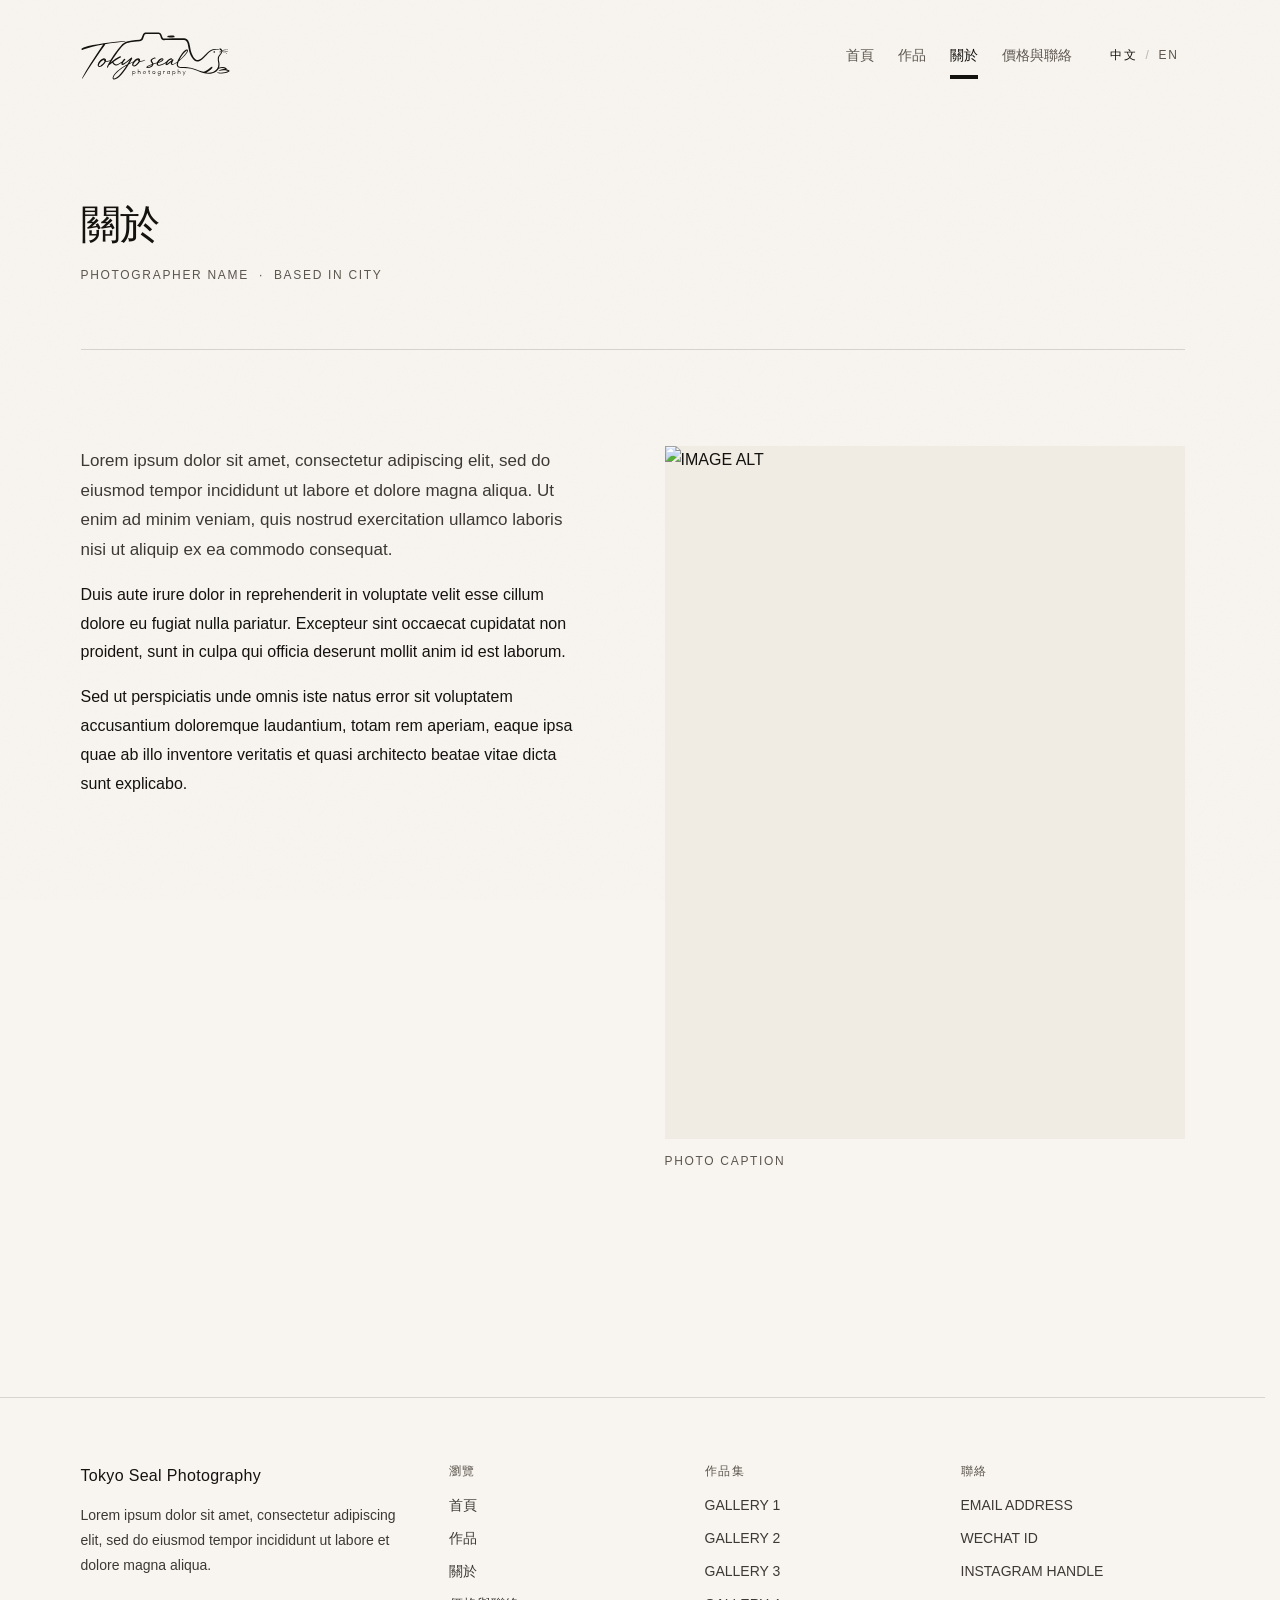
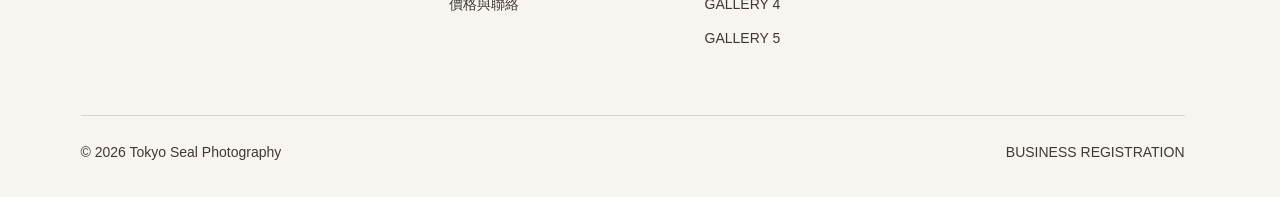
==== about.html @ c21f271b "Site pages, styles and first gallery" ====
<!DOCTYPE html>
<html lang="zh-Hant" data-lang="zh">
<head>
<meta charset="utf-8">
<meta name="viewport" content="width=device-width, initial-scale=1">
<title data-i18n data-en-text="About — Tokyo Seal Photography">關於 — Tokyo Seal Photography</title>
<meta name="description" content="META DESCRIPTION">
<meta property="og:title" content="關於 — Tokyo Seal Photography">
<meta property="og:description" content="META DESCRIPTION">
<meta property="og:image" content="assets/img/sets/gallery-4/01-1056.webp">
<meta property="og:type" content="website">
<link rel="stylesheet" href="assets/css/tokens.css">
<link rel="stylesheet" href="assets/css/site.css">
<script>(function(h){h.classList.add('js');var l;try{l=localStorage.getItem('tsp-lang')}catch(e){}l=l==='en'?'en':'zh';h.setAttribute('data-lang',l);h.lang=l==='en'?'en':'zh-Hant';})(document.documentElement);</script>
</head>
<body>
<header class="site-header">
  <div class="container site-header__inner">
    <a class="site-header__mark" href="index.html">
      <span class="logo" aria-hidden="true"></span>
      <span class="u-vh">Tokyo Seal Photography</span>
    </a>
    <div class="site-header__aside">
      <nav class="site-nav" data-i18n aria-label="主導航" data-en-aria-label="Main navigation">
        <a href="index.html"><span class="t-zh">首頁</span><span class="t-en">Home</span></a>
        <a href="galleries.html"><span class="t-zh">作品</span><span class="t-en">Work</span></a>
        <a href="about.html" aria-current="page"><span class="t-zh">關於</span><span class="t-en">About</span></a>
        <a href="contact.html"><span class="t-zh">價格與聯絡</span><span class="t-en">Pricing &amp; Contact</span></a>
      </nav>
      <button class="lang-toggle" type="button" data-lang-toggle data-i18n aria-label="切換至英文" data-en-aria-label="Switch to Chinese">
        <span class="lang-toggle__opt" data-opt="zh">中文</span>
        <span class="lang-toggle__sep" aria-hidden="true">/</span>
        <span class="lang-toggle__opt" data-opt="en">EN</span>
      </button>
    </div>
  </div>
</header>

<main>
  <div class="container">
    <section class="hero">
      <h1 class="title"><span class="t-zh">關於</span><span class="t-en">About</span></h1>
      <p class="label set-header__meta">PHOTOGRAPHER NAME &nbsp;·&nbsp; BASED IN CITY</p>
    </section>

    <section class="section" style="border-top:1px solid var(--rule)">
      <div class="contact-grid">
        <div class="prose">
          <p class="lead">Lorem ipsum dolor sit amet, consectetur adipiscing elit, sed do eiusmod tempor incididunt ut labore et dolore magna aliqua. Ut enim ad minim veniam, quis nostrud exercitation ullamco laboris nisi ut aliquip ex ea commodo consequat.</p>
          <p>Duis aute irure dolor in reprehenderit in voluptate velit esse cillum dolore eu fugiat nulla pariatur. Excepteur sint occaecat cupidatat non proident, sunt in culpa qui officia deserunt mollit anim id est laborum.</p>
          <p>Sed ut perspiciatis unde omnis iste natus error sit voluptatem accusantium doloremque laudantium, totam rem aperiam, eaque ipsa quae ab illo inventore veritatis et quasi architecto beatae vitae dicta sunt explicabo.</p>
        </div>
        <div>
          <figure class="photo photo--portrait">
            <img src="assets/img/sets/gallery-2/03-528.webp"
                 srcset="assets/img/sets/gallery-2/03-528.webp 528w,
                         assets/img/sets/gallery-2/03-792.webp 792w,
                         assets/img/sets/gallery-2/03-1320.webp 1320w"
                 sizes="(max-width: 760px) calc(100vw - 6rem), 520px"
                 width="528" height="704" alt="IMAGE ALT" loading="lazy">
            <figcaption>PHOTO CAPTION</figcaption>
          </figure>
        </div>
      </div>
    </section>
  </div>
</main>

<footer class="site-footer">
  <div class="container">
    <div class="site-footer__grid">
      <div>
        <p class="site-footer__mark">Tokyo Seal Photography</p>
        <p class="small">Lorem ipsum dolor sit amet, consectetur adipiscing elit, sed do eiusmod tempor incididunt ut labore et dolore magna aliqua.</p>
      </div>
      <nav>
        <p class="label"><span class="t-zh">瀏覽</span><span class="t-en">Browse</span></p>
        <ul>
          <li><a href="index.html"><span class="t-zh">首頁</span><span class="t-en">Home</span></a></li>
          <li><a href="galleries.html"><span class="t-zh">作品</span><span class="t-en">Work</span></a></li>
          <li><a href="about.html"><span class="t-zh">關於</span><span class="t-en">About</span></a></li>
          <li><a href="contact.html"><span class="t-zh">價格與聯絡</span><span class="t-en">Pricing &amp; Contact</span></a></li>
        </ul>
      </nav>
      <nav>
        <p class="label"><span class="t-zh">作品集</span><span class="t-en">Galleries</span></p>
        <ul>
          <li><a href="sets/gallery-1.html">GALLERY 1</a></li>
          <li><a href="sets/gallery-2.html">GALLERY 2</a></li>
          <li><a href="sets/gallery-3.html">GALLERY 3</a></li>
          <li><a href="sets/gallery-4.html">GALLERY 4</a></li>
          <li><a href="sets/gallery-5.html">GALLERY 5</a></li>
        </ul>
      </nav>
      <div>
        <p class="label"><span class="t-zh">聯絡</span><span class="t-en">Contact</span></p>
        <ul>
          <li>EMAIL ADDRESS</li>
          <li>WECHAT ID</li>
          <li>INSTAGRAM HANDLE</li>
        </ul>
      </div>
    </div>
    <div class="site-footer__base">
      <p class="small">© 2026 Tokyo Seal Photography</p>
      <p class="small">BUSINESS REGISTRATION</p>
    </div>
  </div>
</footer>
<script src="assets/js/lang.js" defer></script>
<script src="assets/js/gallery.js" defer></script>
</body>
</html>
---- assets/css/tokens.css ----
@font-face {
  font-family: 'PuHuiTi';
  src: url('https://raw.githubusercontent.com/Cliffy2000/PuHuiTi-v2/main/AlibabaPuHuiTi-2-65-Medium.ttf') format('truetype');
  font-weight: 400;
  font-style: normal;
  font-display: swap;
}

:root {
  --paper:        #F8F5F0;
  --paper-raised: #FDFBF8;
  --paper-sunken: #F0EBE3;

  --ink:       #14120F;
  --ink-soft:  #3D3833;
  --ink-faint: #5C564E;

  --rule:        rgba(20, 18, 15, 0.14);
  --rule-strong: rgba(20, 18, 15, 0.28);

  --accent:       #2B3855;
  --accent-hover: #1E2840;

  --text-display: clamp(2.25rem, 5.4vw, 3.75rem);
  --text-title:   clamp(1.75rem, 3.2vw, 2.5rem);
  --text-heading: 1.375rem;
  --text-subhead: 1.125rem;
  --text-lead:    1.0625rem;
  --text-body:    1rem;
  --text-small:   0.875rem;
  --text-label:   0.75rem;

  --track-display: -0.02em;
  --track-label:   0.14em;

  --leading-display: 1.24;
  --leading-heading: 1.4;
  --leading-body:    1.8;

  --space-1: 0.25rem;  --space-2: 0.5rem;   --space-3: 0.75rem;
  --space-4: 1rem;     --space-5: 1.5rem;   --space-6: 2rem;
  --space-7: 3rem;     --space-8: 4rem;     --space-9: 6rem;
  --space-10: 8rem;    --space-11: 12rem;

  --measure:   32em;
  --gutter:    3rem;
  --container: 1200px;

  --photo-landscape: 880px;
  --photo-portrait:  660px;

  /* brand mark. logo.svg has its viewBox cropped to the ink, so height alone
     sizes it and the ratio below matches that viewBox. */
  --logo-url:    url('../img/ui/logo.svg');
  --logo-ratio:  729.3 / 234;
  --logo-height: 3rem;

  /* 1104px of content: 4-up/16 -> 264, 3-up/24 -> 352, 2-up/48 -> 528 */
  --grid-gap-4up: 1rem;
  --grid-gap-3up: 1.5rem;
  --grid-gap-2up: 3rem;

  /* cover cards: 72px columns -> 320 slot */
  --grid-gap-cards-x: 4.5rem;
  --grid-gap-cards-y: 5rem;

  --grain-url: url("data:image/svg+xml,%3Csvg xmlns='http://www.w3.org/2000/svg' width='220' height='220'%3E%3Cfilter id='g'%3E%3CfeTurbulence type='fractalNoise' baseFrequency='0.82' numOctaves='4' stitchTiles='stitch'/%3E%3CfeColorMatrix type='saturate' values='0'/%3E%3C/filter%3E%3Crect width='220' height='220' filter='url(%23g)'/%3E%3C/svg%3E");
  --grain-opacity: 0.035;

  --ease:     cubic-bezier(0.22, 0.61, 0.36, 1);
  --dur-fast: 160ms;
  --dur:      320ms;
  --dur-slow: 680ms;
}

@media (max-width: 720px) {
  :root { --gutter: 1.5rem; --logo-height: 2.25rem; }
}

@media (prefers-reduced-motion: reduce) {
  :root { --dur-fast: 0ms; --dur: 0ms; --dur-slow: 0ms; }
}
---- assets/css/site.css ----
*, *::before, *::after { box-sizing: border-box; }
* { margin: 0; }
html {
  -webkit-text-size-adjust: 100%;
  background-color: var(--paper);
  scrollbar-gutter: stable;
}
html.lightbox-open { overflow: hidden; }
img, picture, video, canvas { display: block; max-width: 100%; }
button, input, select, textarea { font: inherit; color: inherit; }
button { background: none; border: 0; cursor: pointer; }
ul, ol { list-style: none; padding: 0; }
:where(a) { color: inherit; text-decoration: none; }
:focus-visible { outline: 2px solid var(--accent); outline-offset: 3px; }

body::before {
  content: '';
  position: fixed;
  inset: 0;
  z-index: -1;
  pointer-events: none;
  opacity: var(--grain-opacity);
  background-image: var(--grain-url);
}

body {
  font-family: 'PuHuiTi', 'PingFang SC', 'Microsoft YaHei',
               'Noto Sans SC', 'Hiragino Sans GB', sans-serif;
  font-weight: 400;
  font-synthesis: none;
  -webkit-font-smoothing: antialiased;
  font-size: var(--text-body);
  line-height: var(--leading-body);
  color: var(--ink);
}

/* type */
.display, .title, .heading, .subhead { font-weight: 400; text-wrap: balance; }

.display {
  font-size: var(--text-display);
  line-height: var(--leading-display);
  letter-spacing: var(--track-display);
}
.title {
  font-size: var(--text-title);
  line-height: var(--leading-display);
  letter-spacing: var(--track-display);
}
.heading { font-size: var(--text-heading); line-height: var(--leading-heading); }
.subhead { font-size: var(--text-subhead); line-height: var(--leading-heading); color: var(--ink-soft); }
.lead    { font-size: var(--text-lead); line-height: 1.75; color: var(--ink-soft); text-wrap: pretty; }
.small   { font-size: var(--text-small); color: var(--ink-soft); }

.label {
  font-size: var(--text-label);
  letter-spacing: var(--track-label);
  line-height: 1.6;
  color: var(--ink-faint);
  text-transform: uppercase;
}

.prose { max-width: var(--measure); text-wrap: pretty; }
.prose > * + * { margin-top: var(--space-4); }

.link {
  color: var(--ink-soft);
  transition: color var(--dur-fast) var(--ease);
}
.link:hover { color: var(--accent); }

/* buttons */
.btn {
  display: inline-flex;
  align-items: center;
  justify-content: center;
  gap: var(--space-2);
  padding: 0.95em 2em;
  border-radius: 2px;
  font-size: var(--text-small);
  letter-spacing: 0.04em;
  line-height: 1;
  background-color: var(--accent);
  color: var(--paper-raised);
  transition: background-color var(--dur-fast) var(--ease),
              transform var(--dur-fast) var(--ease);
}
.btn:hover { background-color: var(--accent-hover); }
.btn:active { transform: translateY(1px); }

.btn--ghost {
  background-color: transparent;
  color: var(--ink);
  box-shadow: inset 0 0 0 1px var(--rule-strong);
}
.btn--ghost:hover {
  background-color: transparent;
  color: var(--accent);
  box-shadow: inset 0 0 0 1px var(--accent);
}

/* utilities */
.u-vh {
  position: absolute;
  width: 1px;
  height: 1px;
  margin: -1px;
  padding: 0;
  overflow: hidden;
  clip-path: inset(50%);
  white-space: nowrap;
  border: 0;
}

/* brand mark. Masked rather than an <img> for two reasons: the wordmark then
   takes its colour from the surrounding ink, and the url() lives in the
   stylesheet, so it resolves the same from a root page and a set page. */
.logo {
  display: block;
  height: var(--logo-height);
  aspect-ratio: var(--logo-ratio);
  background-color: currentColor;
  -webkit-mask: var(--logo-url) center / contain no-repeat;
          mask: var(--logo-url) center / contain no-repeat;
}

/* language. Both languages are in the HTML; one is hidden. */
html[data-lang="en"] .t-zh,
html[data-lang="zh"] .t-en { display: none; }

/* without JS the toggle cannot work, so do not show a dead control */
.lang-toggle { display: none; }
html.js .lang-toggle {
  display: inline-flex;
  align-items: center;
  gap: var(--space-2);
  font-size: var(--text-label);
  letter-spacing: var(--track-label);
  line-height: 1.6;
}
.lang-toggle__opt {
  color: var(--ink-faint);
  transition: color var(--dur-fast) var(--ease);
}
.lang-toggle__sep { color: var(--rule-strong); }
html[data-lang="zh"] .lang-toggle__opt[data-opt="zh"],
html[data-lang="en"] .lang-toggle__opt[data-opt="en"] { color: var(--ink); }
/* hovering offers the other language, so that is the side that goes indigo */
.lang-toggle:hover .lang-toggle__opt { color: var(--accent); }
html[data-lang="zh"] .lang-toggle:hover .lang-toggle__opt[data-opt="zh"],
html[data-lang="en"] .lang-toggle:hover .lang-toggle__opt[data-opt="en"] { color: var(--ink); }

/* layout */
.container {
  width: 100%;
  max-width: var(--container);
  margin-inline: auto;
  padding-inline: var(--gutter);
}
.rule { height: 1px; background: var(--rule); border: 0; }

/* photographs */
.photo { margin: 0; }
.photo > img {
  width: 100%;
  height: auto;
  object-fit: cover;
  object-position: var(--focal, 50% 50%);
  background-color: var(--paper-sunken);
}
.photo--landscape { width: min(var(--photo-landscape), 100%); }
.photo--portrait  { width: min(var(--photo-portrait),  100%); }
.photo--landscape > img { aspect-ratio: 4 / 3; }
.photo--portrait  > img { aspect-ratio: 3 / 4; }
.photo--cover { width: 100%; }
.photo--cover > img { aspect-ratio: 1 / 1; }

.photo figcaption {
  margin-top: var(--space-3);
  font-size: var(--text-label);
  letter-spacing: var(--track-label);
  color: var(--ink-faint);
  text-transform: uppercase;
}

/* gallery grids */
.gallery-grid { display: grid; }
.gallery-grid--2 { grid-template-columns: repeat(2, 1fr); gap: var(--grid-gap-2up); }
.gallery-grid--3 { grid-template-columns: repeat(3, 1fr); gap: var(--grid-gap-3up); }
.gallery-grid--4 { grid-template-columns: repeat(4, 1fr); gap: var(--grid-gap-4up); }

.gallery-grid--cards {
  grid-template-columns: repeat(3, 1fr);
  column-gap: var(--grid-gap-cards-x);
  row-gap: var(--grid-gap-cards-y);
}

.gallery-grid .photo--landscape,
.gallery-grid .photo--portrait { width: 100%; }

@media (max-width: 900px) {
  .gallery-grid--4 { grid-template-columns: repeat(3, 1fr); }
  .gallery-grid--3,
  .gallery-grid--cards { grid-template-columns: repeat(2, 1fr); }
}
@media (max-width: 600px) {
  .gallery-grid--4 { grid-template-columns: repeat(2, 1fr); }
  .gallery-grid--3,
  .gallery-grid--2 { grid-template-columns: 1fr; gap: var(--grid-gap-3up); }
  .gallery-grid--cards {
    grid-template-columns: 1fr;
    row-gap: var(--grid-gap-cards-x);
  }
}

.photo.is-zoomable { cursor: zoom-in; }
.photo.is-zoomable:focus-visible { outline: 2px solid var(--accent); outline-offset: 4px; }

/* header */
.site-header { padding-block: var(--space-6) var(--space-5); }
.site-header__inner {
  display: flex;
  align-items: center;
  justify-content: space-between;
  gap: var(--space-6);
  flex-wrap: wrap;
}
.site-header__mark {
  display: flex;
  align-items: center;
  font-size: var(--text-body);
  letter-spacing: 0.02em;
  color: var(--ink);
}
/* nav and language toggle group so the header stays a two-part flex row */
.site-header__aside {
  display: flex;
  align-items: center;
  gap: var(--space-6);
  flex-wrap: wrap;
}
.site-nav { display: flex; gap: var(--space-5); flex-wrap: wrap; }
.site-nav a {
  position: relative;
  font-size: var(--text-small);
  color: var(--ink-faint);
  transition: color var(--dur-fast) var(--ease);
}
.site-nav a:hover { color: var(--ink); }
.site-nav a[aria-current="page"] { color: var(--ink); }
.site-nav a[aria-current="page"]::after {
  content: '';
  position: absolute;
  left: 0;
  right: 0;
  bottom: -10px;
  height: 4px;
  background-color: var(--ink);
}

/* hero */
.hero { padding-block: var(--space-9) var(--space-8); }
.hero__title { max-width: 18em; }
.hero__lead { margin-top: var(--space-5); }
.hero__actions { margin-top: var(--space-7); display: flex; gap: var(--space-4); flex-wrap: wrap; }

/* sections */
.section { padding-block: var(--space-9); }
.section + .section { border-top: 1px solid var(--rule); }
.section__head {
  display: flex;
  align-items: baseline;
  justify-content: space-between;
  gap: var(--space-5);
  flex-wrap: wrap;
  margin-bottom: var(--space-7);
}
.section__title {
  font-size: var(--text-title);
  line-height: var(--leading-display);
  letter-spacing: var(--track-display);
}
.section__aside { margin-top: var(--space-6); }

/* gallery cards */
.set-card { display: block; }
.set-card__meta {
  width: 100%;
  display: flex;
  align-items: baseline;
  justify-content: space-between;
  gap: var(--space-3);
  margin-top: var(--space-3);
}
.set-card__title { font-size: var(--text-small); color: var(--ink); }
.set-card__count { font-size: var(--text-label); letter-spacing: var(--track-label); color: var(--ink-faint); }
.set-card .photo > img { transition: opacity var(--dur) var(--ease); }
.set-card:hover .photo > img { opacity: 0.86; }

/* set page */
.set-header { padding-block: var(--space-8) var(--space-7); }
.set-header__meta { margin-top: var(--space-4); }
.set-footer {
  display: flex;
  justify-content: space-between;
  gap: var(--space-5);
  flex-wrap: wrap;
  padding-block: var(--space-8);
  border-top: 1px solid var(--rule);
}

/* footer */
.site-footer {
  margin-top: var(--space-10);
  padding-block: var(--space-8) var(--space-6);
  border-top: 1px solid var(--rule);
}
.site-footer__grid { display: grid; grid-template-columns: 1.5fr 1fr 1fr 1fr; gap: var(--space-6); }
.site-footer__mark { font-size: var(--text-body); letter-spacing: 0.02em; margin-bottom: var(--space-3); }
.site-footer ul { display: grid; gap: var(--space-2); margin-top: var(--space-3); }
.site-footer li, .site-footer a { font-size: var(--text-small); color: var(--ink-soft); }
.site-footer a { transition: color var(--dur-fast) var(--ease); }
.site-footer a:hover { color: var(--accent); }
.site-footer__base {
  margin-top: var(--space-8);
  padding-top: var(--space-5);
  border-top: 1px solid var(--rule);
  display: flex;
  justify-content: space-between;
  gap: var(--space-4);
  flex-wrap: wrap;
}

@media (max-width: 820px) { .site-footer__grid { grid-template-columns: 1fr 1fr; } }
@media (max-width: 520px) { .site-footer__grid { grid-template-columns: 1fr; } }

/* contact */
.contact-grid { display: grid; grid-template-columns: 1fr 1fr; gap: var(--space-8); }
.contact-item + .contact-item { margin-top: var(--space-6); }
.contact-item dt {
  font-size: var(--text-label);
  letter-spacing: var(--track-label);
  color: var(--ink-faint);
  text-transform: uppercase;
}
.contact-item dd { margin-top: var(--space-2); font-size: var(--text-subhead); }
.qr {
  width: 200px;
  aspect-ratio: 1;
  display: grid;
  place-items: center;
  text-align: center;
  background: var(--paper-sunken);
  box-shadow: inset 0 0 0 1px var(--rule);
  color: var(--ink-faint);
  font-size: var(--text-label);
  letter-spacing: var(--track-label);
}

@media (max-width: 760px) { .contact-grid { grid-template-columns: 1fr; } }

/* pricing */
.price-table {
  width: 100%;
  border-collapse: collapse;
  table-layout: fixed;
}
.price-table th,
.price-table td {
  font-weight: 400;
  text-align: left;
  vertical-align: baseline;
  padding: 0;
}
.price-table th:not(:last-child),
.price-table td:not(:last-child) { padding-right: var(--space-5); }

.price-table thead th {
  font-size: var(--text-label);
  letter-spacing: var(--track-label);
  line-height: 1.6;
  color: var(--ink-faint);
  text-transform: uppercase;
  padding-bottom: var(--space-4);
  border-bottom: 1px solid var(--rule-strong);
}
.price-table thead th:nth-child(1) { width: 30%; }
.price-table thead th:nth-child(2) { width: 14%; }
.price-table thead th:nth-child(3) { width: 22%; }
.price-table thead th:nth-child(4) { width: 34%; }

.price-table tbody tr + tr > * { border-top: 1px solid var(--rule); }
.price-table tbody th,
.price-table tbody td { padding-block: var(--space-5); }

.price-table__name {
  font-size: var(--text-heading);
  line-height: var(--leading-heading);
  letter-spacing: var(--track-display);
  color: var(--ink);
}
.price-table__duration,
.price-table__items { color: var(--ink-soft); }
.price-table__price {
  font-size: var(--text-subhead);
  line-height: var(--leading-heading);
  color: var(--ink);
  font-variant-numeric: tabular-nums;
}
.price-table__raw {
  display: block;
  margin-top: var(--space-1);
  font-size: var(--text-small);
  color: var(--ink-faint);
}
.price-alt {
  font-size: var(--text-small);
  color: var(--ink-faint);
  white-space: nowrap;
}
/* the one indigo mark in the table: the image's red ribbon would fight the page */
.price-flag {
  display: inline-block;
  margin-left: var(--space-3);
  font-size: var(--text-label);
  letter-spacing: var(--track-label);
  line-height: 1.6;
  color: var(--accent);
  text-transform: uppercase;
}
/* row labels for the stacked layout: real text, so they can be translated */
.price-table__cue { display: none; }

.price-detail {
  display: grid;
  grid-template-columns: 1fr 1fr;
  gap: var(--space-8);
  margin-top: var(--space-8);
}
.price-list { margin-top: var(--space-5); }
.price-list > li {
  display: flex;
  align-items: baseline;
  justify-content: space-between;
  gap: var(--space-4);
  padding-block: var(--space-3);
  border-top: 1px solid var(--rule);
  color: var(--ink-soft);
}
.price-list > li:first-child { border-top-color: var(--rule-strong); }
.price-list__value {
  color: var(--ink);
  white-space: nowrap;
  font-variant-numeric: tabular-nums;
}
.price-foot { margin-top: var(--space-7); color: var(--ink-faint); }

/* below this the price column gets too tight for the figures, so the table
   restacks into one labelled block per package */
@media (max-width: 760px) {
  .price-detail { grid-template-columns: 1fr; gap: var(--space-7); }

  .price-table,
  .price-table tbody,
  .price-table tbody tr { display: block; }
  .price-table thead { display: none; }
  .price-table tbody tr { padding-block: var(--space-5); border-top: 1px solid var(--rule); }
  .price-table tbody tr:first-child { border-top-color: var(--rule-strong); }

  /* these selectors match the desktop ones' specificity, so the resets land */
  .price-table tbody tr > th,
  .price-table tbody tr > td,
  .price-table tbody tr + tr > * {
    display: block;
    padding: 0;
    border: 0;
  }
  .price-table th:not(:last-child),
  .price-table td:not(:last-child) { padding-right: 0; }

  .price-table tbody td { margin-top: var(--space-3); }
  .price-table__cue {
    display: block;
    font-size: var(--text-label);
    letter-spacing: var(--track-label);
    line-height: 1.6;
    color: var(--ink-faint);
    text-transform: uppercase;
  }
}

/* reveal */
html.js .reveal {
  opacity: 0;
  transform: translateY(14px);
  transition: opacity var(--dur-slow) var(--ease),
              transform var(--dur-slow) var(--ease);
}
html.js .reveal.is-visible { opacity: 1; transform: none; }

/* lightbox */
.lightbox {
  border: 0;
  padding: 0;
  margin: 0;
  inset: 0;
  width: 100%;
  height: 100%;
  max-width: 100%;
  max-height: 100%;
  overflow: hidden;
  background: #141210;
}
.lightbox::backdrop { background: #141210; }
.lightbox__stage { width: 100%; height: 100%; display: grid; place-items: center; padding: var(--space-7); }
.lightbox img { max-width: min(94vw, 1600px); max-height: 84vh; width: auto; height: auto; object-fit: contain; }
.lightbox button { position: absolute; color: rgba(253, 251, 248, 0.75); padding: var(--space-4); font-size: var(--text-subhead); }
.lightbox button:hover { color: rgba(253, 251, 248, 1); }
.lightbox__close { top: var(--space-3); right: var(--space-4); }
.lightbox__prev { left: var(--space-3); top: 50%; transform: translateY(-50%); }
.lightbox__next { right: var(--space-3); top: 50%; transform: translateY(-50%); }
.lightbox__caption {
  position: absolute;
  bottom: var(--space-5);
  left: 0;
  right: 0;
  text-align: center;
  color: rgba(253, 251, 248, 0.55);
  font-size: var(--text-label);
  letter-spacing: var(--track-label);
}
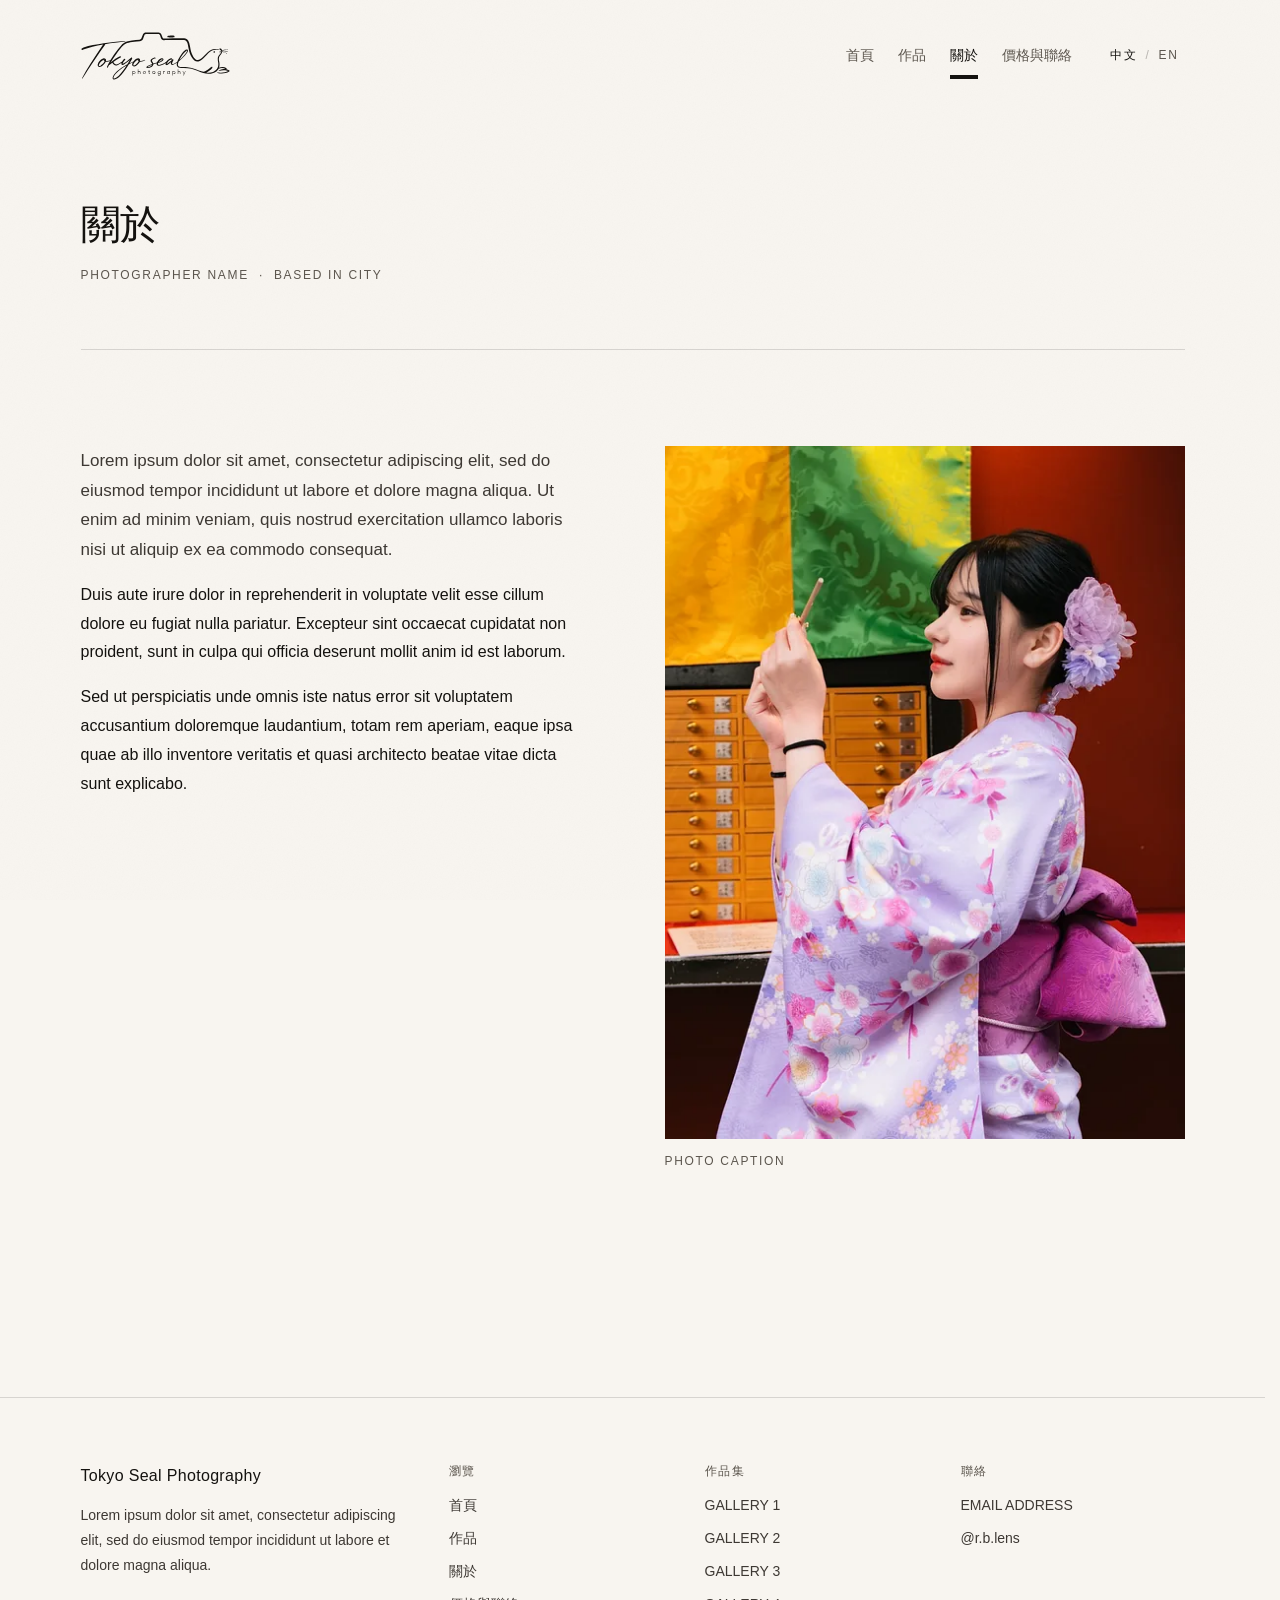
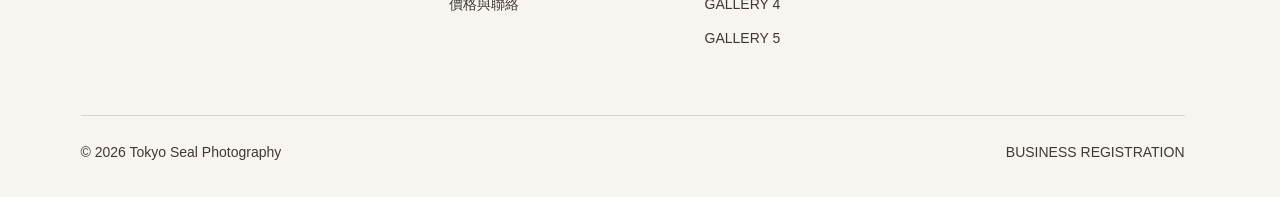
==== commit 608e3220: "Replace Instagram placeholder with @r.b.lens and remove WeChat" ====
--- a/about.html
+++ b/about.html
@@ -96,8 +96,7 @@
         <p class="label"><span class="t-zh">聯絡</span><span class="t-en">Contact</span></p>
         <ul>
           <li>EMAIL ADDRESS</li>
-          <li>WECHAT ID</li>
-          <li>INSTAGRAM HANDLE</li>
+          <li><a href="https://www.instagram.com/r.b.lens" target="_blank" rel="noopener">@r.b.lens</a></li>
         </ul>
       </div>
     </div>
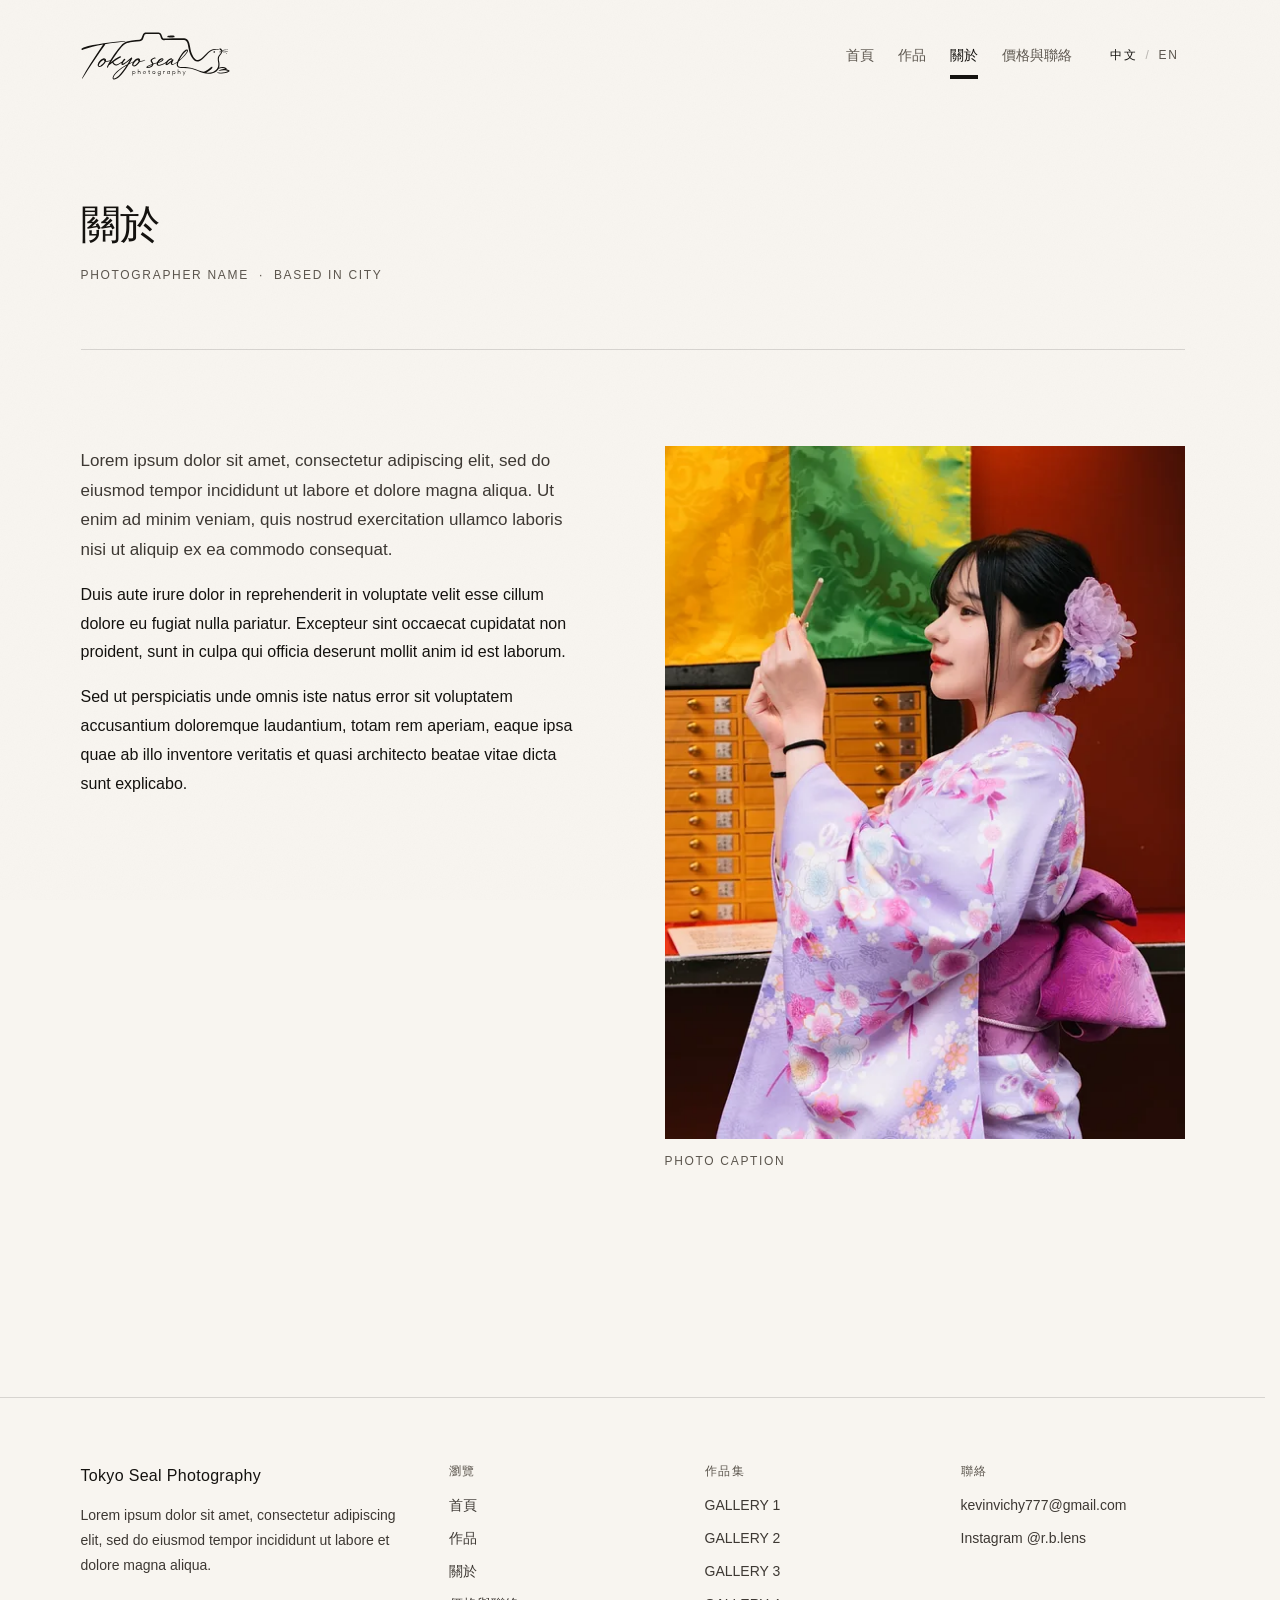
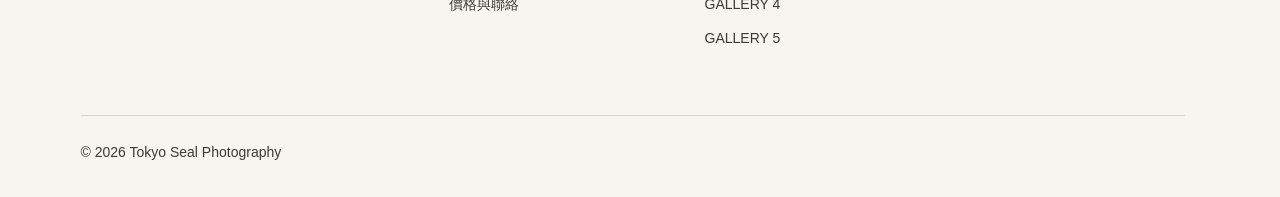
==== commit 78d75a7c: "Set contact email, label footer Instagram link, drop business registration line" ====
--- a/about.html
+++ b/about.html
@@ -95,14 +95,13 @@
       <div>
         <p class="label"><span class="t-zh">聯絡</span><span class="t-en">Contact</span></p>
         <ul>
-          <li>EMAIL ADDRESS</li>
-          <li><a href="https://www.instagram.com/r.b.lens" target="_blank" rel="noopener">@r.b.lens</a></li>
+          <li><a href="mailto:kevinvichy777@gmail.com">kevinvichy777@gmail.com</a></li>
+          <li>Instagram <a href="https://www.instagram.com/r.b.lens" target="_blank" rel="noopener">@r.b.lens</a></li>
         </ul>
       </div>
     </div>
     <div class="site-footer__base">
       <p class="small">© 2026 Tokyo Seal Photography</p>
-      <p class="small">BUSINESS REGISTRATION</p>
     </div>
   </div>
 </footer>
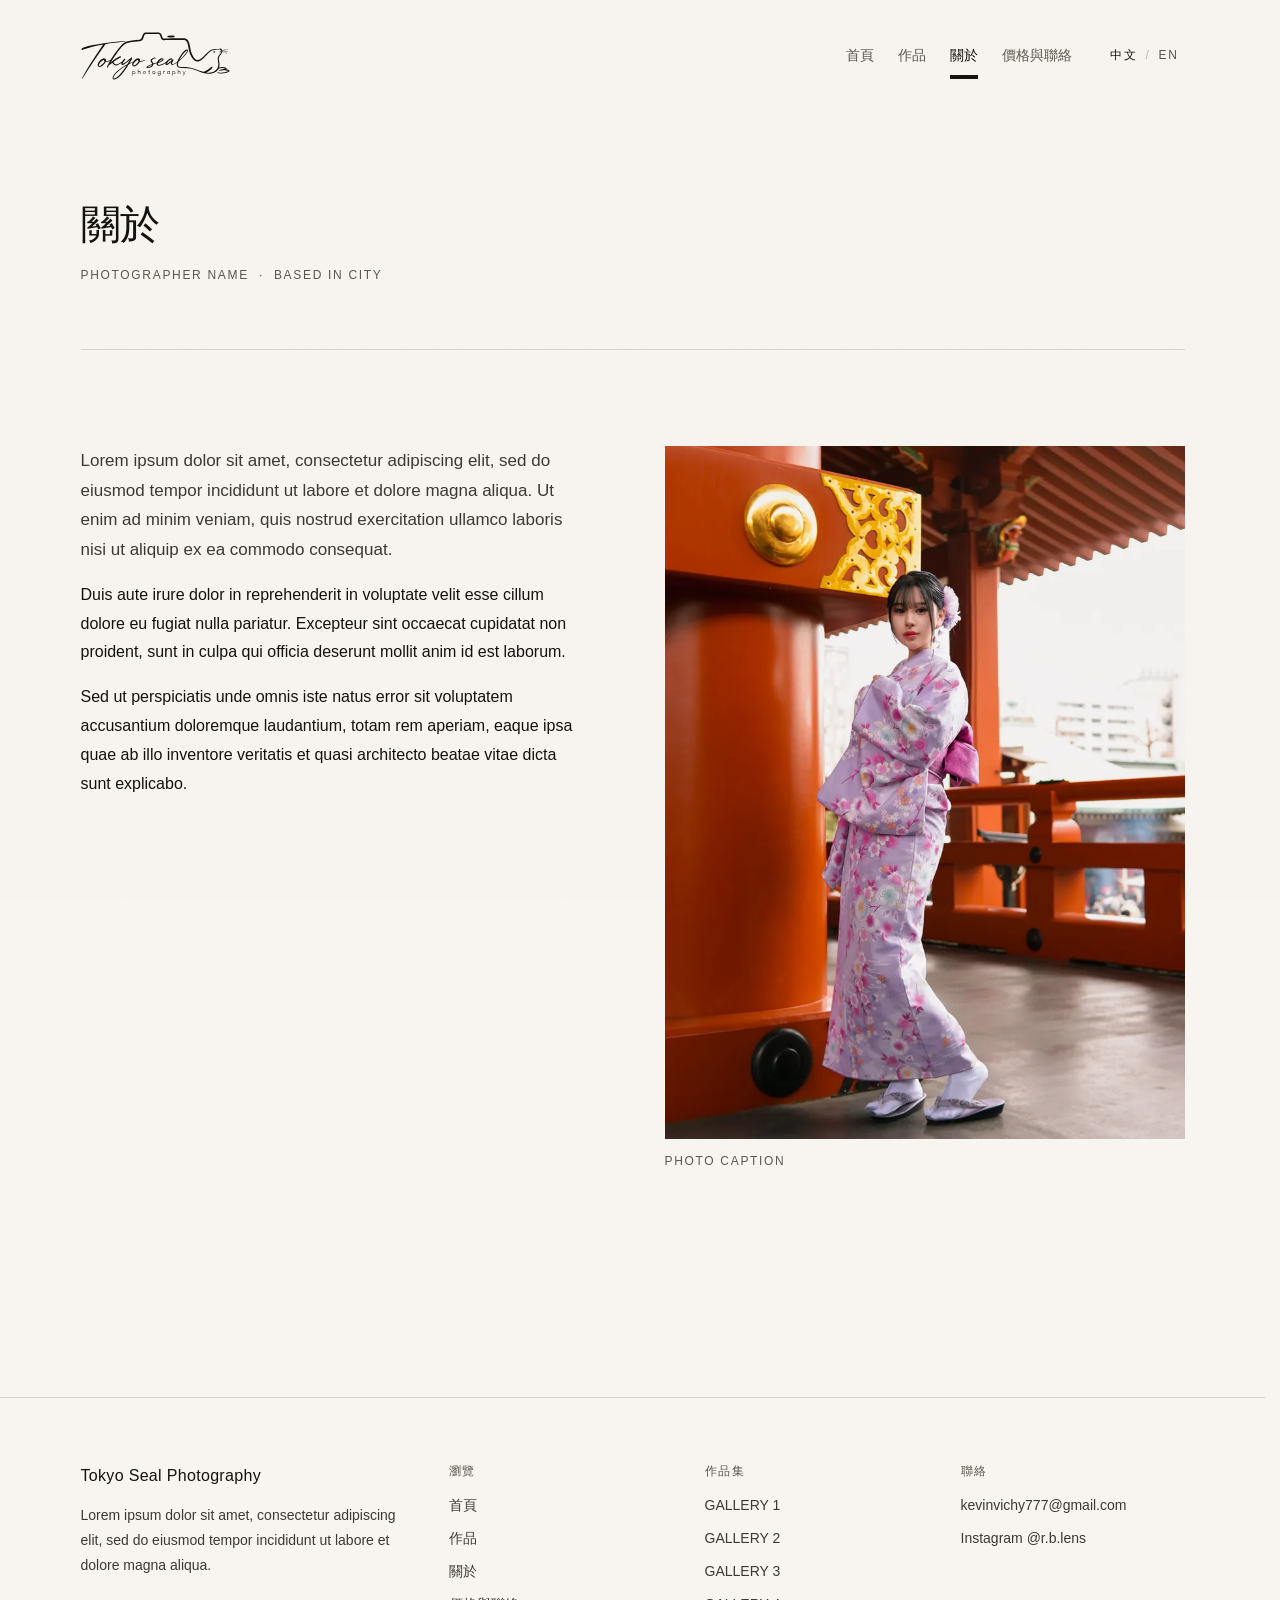
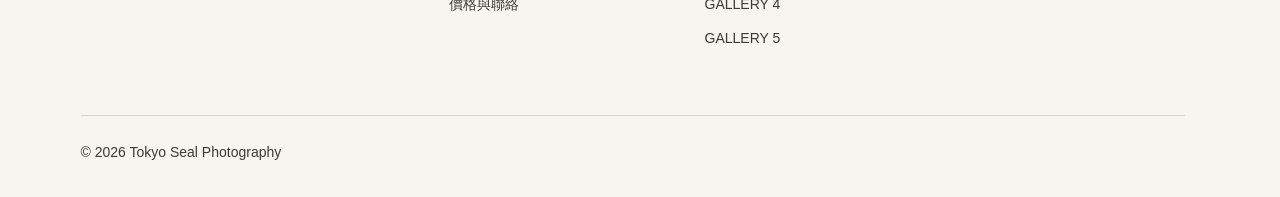
==== commit f7ea8eb7: "Wire pages to the new image sets; landscape frames span two grid columns" ====
--- a/about.html
+++ b/about.html
@@ -7,7 +7,7 @@
 <meta name="description" content="META DESCRIPTION">
 <meta property="og:title" content="關於 — Tokyo Seal Photography">
 <meta property="og:description" content="META DESCRIPTION">
-<meta property="og:image" content="assets/img/sets/gallery-4/01-1056.webp">
+<meta property="og:image" content="assets/img/sets/gallery-4/04-1600.webp">
 <meta property="og:type" content="website">
 <link rel="stylesheet" href="assets/css/tokens.css">
 <link rel="stylesheet" href="assets/css/site.css">
@@ -52,10 +52,10 @@
         </div>
         <div>
           <figure class="photo photo--portrait">
-            <img src="assets/img/sets/gallery-2/03-528.webp"
-                 srcset="assets/img/sets/gallery-2/03-528.webp 528w,
-                         assets/img/sets/gallery-2/03-792.webp 792w,
-                         assets/img/sets/gallery-2/03-1320.webp 1320w"
+            <img src="assets/img/sets/gallery-2/03-400.webp"
+                 srcset="assets/img/sets/gallery-2/03-400.webp 400w,
+                         assets/img/sets/gallery-2/03-800.webp 800w,
+                         assets/img/sets/gallery-2/03-1600.webp 1600w"
                  sizes="(max-width: 760px) calc(100vw - 6rem), 520px"
                  width="528" height="704" alt="IMAGE ALT" loading="lazy">
             <figcaption>PHOTO CAPTION</figcaption>
--- a/assets/css/site.css
+++ b/assets/css/site.css
@@ -198,6 +198,13 @@
 .gallery-grid .photo--landscape,
 .gallery-grid .photo--portrait { width: 100%; }
 
+/* A landscape frame in a 3-up set grid keeps its shape and takes two columns,
+   so the row still fills. 3/2 rather than 4/3 so its height lands close to the
+   portrait cell beside it. */
+.gallery-grid--3 .photo--landscape { grid-column: span 2; }
+.gallery-grid--3 .photo--landscape > img { aspect-ratio: 3 / 2; }
+@media (max-width: 600px) { .gallery-grid--3 .photo--landscape { grid-column: auto; } }
+
 @media (max-width: 900px) {
   .gallery-grid--4 { grid-template-columns: repeat(3, 1fr); }
   .gallery-grid--3,
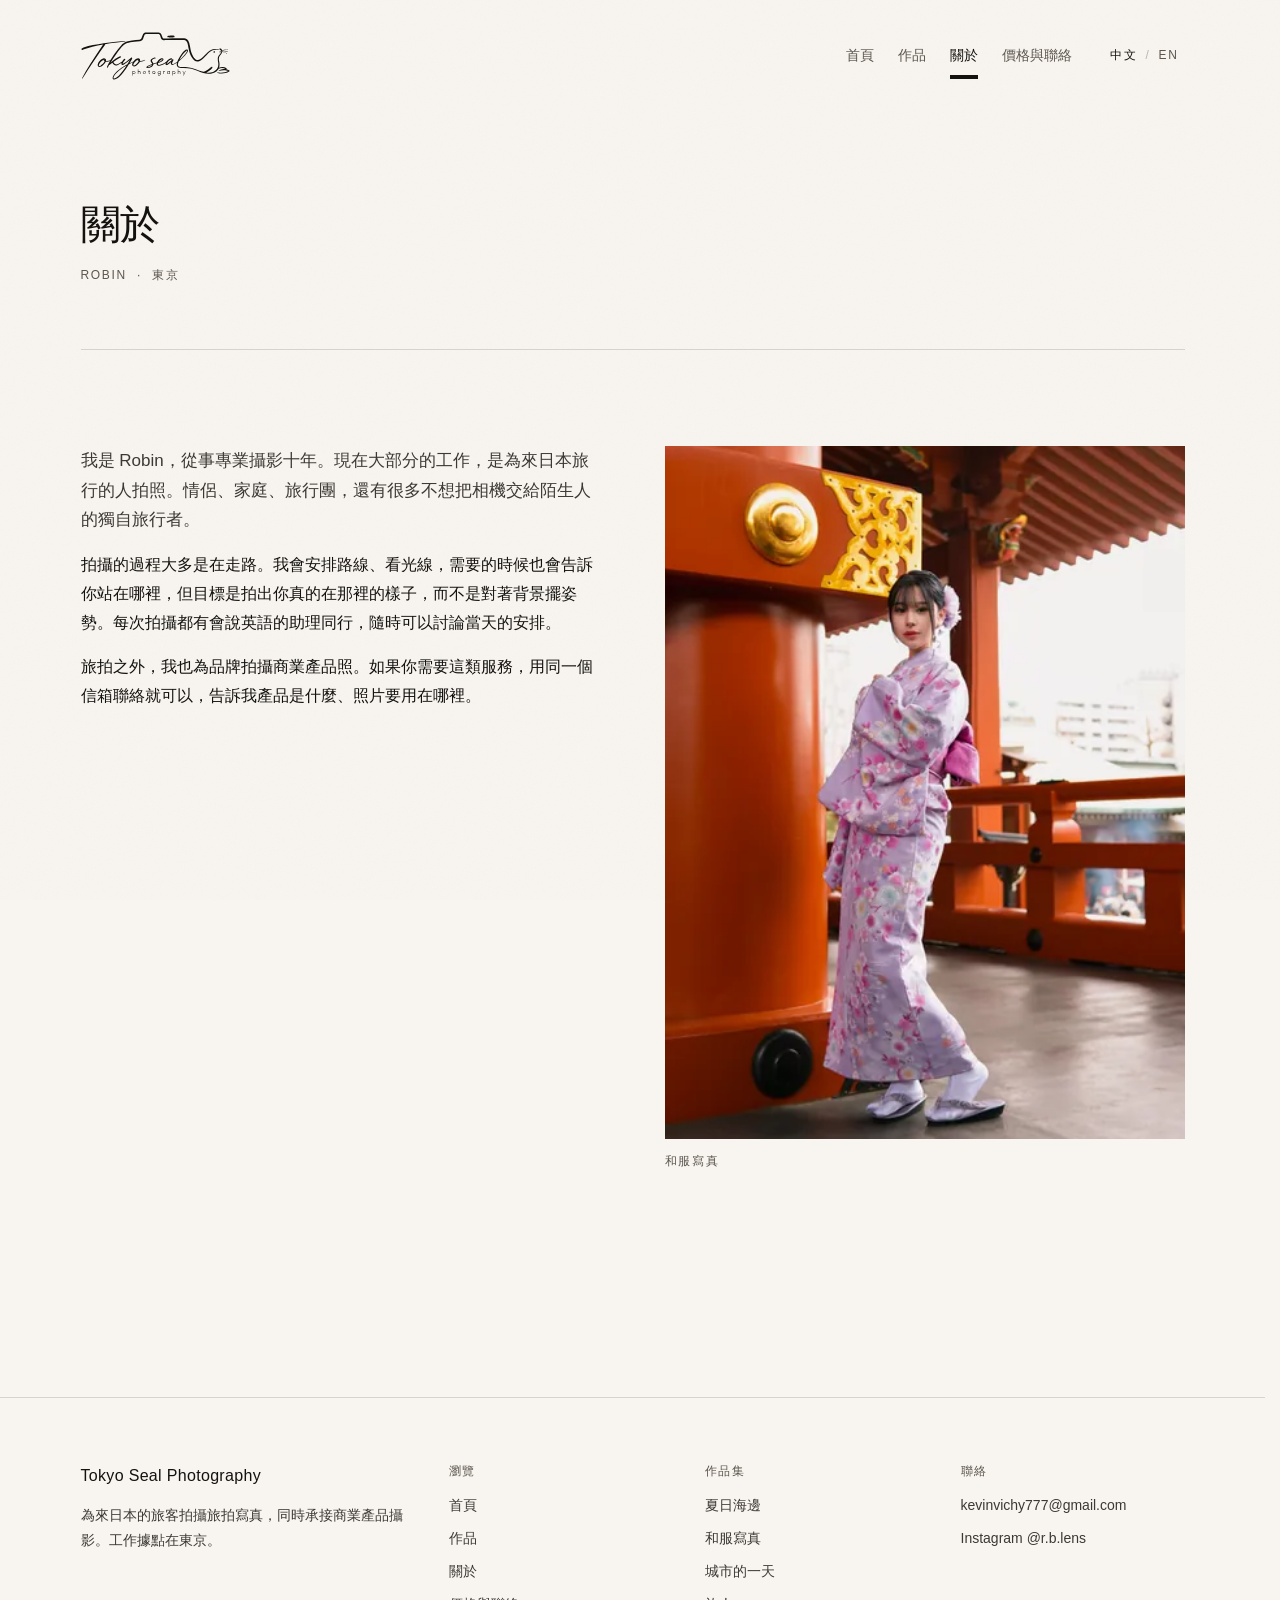
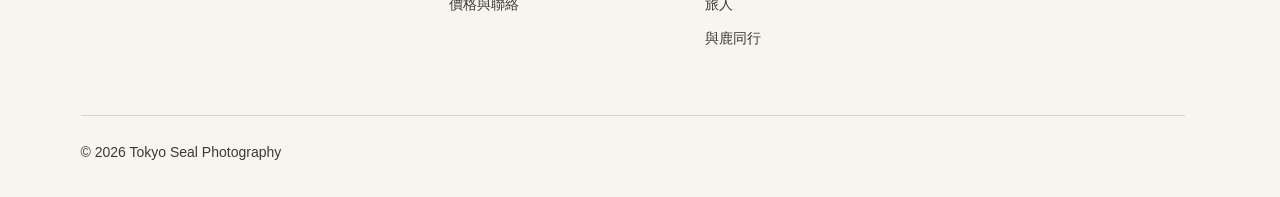
==== commit afe196a9: "Replace all placeholder copy with bilingual English and Traditional Chinese" ====
--- a/about.html
+++ b/about.html
@@ -4,9 +4,9 @@
 <meta charset="utf-8">
 <meta name="viewport" content="width=device-width, initial-scale=1">
 <title data-i18n data-en-text="About — Tokyo Seal Photography">關於 — Tokyo Seal Photography</title>
-<meta name="description" content="META DESCRIPTION">
+<meta name="description" data-i18n content="攝影師 Robin，東京，十年旅拍寫真與商業產品攝影經驗。" data-en-content="Robin, a Tokyo-based photographer with ten years of experience in travel portraits and commercial product photography.">
 <meta property="og:title" content="關於 — Tokyo Seal Photography">
-<meta property="og:description" content="META DESCRIPTION">
+<meta property="og:description" data-i18n content="攝影師 Robin，東京，十年旅拍寫真與商業產品攝影經驗。" data-en-content="Robin, a Tokyo-based photographer with ten years of experience in travel portraits and commercial product photography.">
 <meta property="og:image" content="assets/img/sets/gallery-4/04-1600.webp">
 <meta property="og:type" content="website">
 <link rel="stylesheet" href="assets/css/tokens.css">
@@ -40,15 +40,18 @@
   <div class="container">
     <section class="hero">
       <h1 class="title"><span class="t-zh">關於</span><span class="t-en">About</span></h1>
-      <p class="label set-header__meta">PHOTOGRAPHER NAME &nbsp;·&nbsp; BASED IN CITY</p>
+      <p class="label set-header__meta">Robin &nbsp;·&nbsp; <span class="t-zh">東京</span><span class="t-en">Based in Tokyo</span></p>
     </section>
 
     <section class="section" style="border-top:1px solid var(--rule)">
       <div class="contact-grid">
         <div class="prose">
-          <p class="lead">Lorem ipsum dolor sit amet, consectetur adipiscing elit, sed do eiusmod tempor incididunt ut labore et dolore magna aliqua. Ut enim ad minim veniam, quis nostrud exercitation ullamco laboris nisi ut aliquip ex ea commodo consequat.</p>
-          <p>Duis aute irure dolor in reprehenderit in voluptate velit esse cillum dolore eu fugiat nulla pariatur. Excepteur sint occaecat cupidatat non proident, sunt in culpa qui officia deserunt mollit anim id est laborum.</p>
-          <p>Sed ut perspiciatis unde omnis iste natus error sit voluptatem accusantium doloremque laudantium, totam rem aperiam, eaque ipsa quae ab illo inventore veritatis et quasi architecto beatae vitae dicta sunt explicabo.</p>
+          <p class="lead t-zh">我是 Robin，從事專業攝影十年。現在大部分的工作，是為來日本旅行的人拍照。情侶、家庭、旅行團，還有很多不想把相機交給陌生人的獨自旅行者。</p>
+          <p class="lead t-en">I'm Robin. I've been shooting professionally for ten years, and these days most of my work is with people who are visiting Japan. Couples, families, tour groups, and a lot of solo travelers who’d rather not hand their camera to a stranger.</p>
+          <p class="t-zh">拍攝的過程大多是在走路。我會安排路線、看光線，需要的時候也會告訴你站在哪裡，但目標是拍出你真的在那裡的樣子，而不是對著背景擺姿勢。每次拍攝都有會說英語的助理同行，隨時可以討論當天的安排。</p>
+          <p class="t-en">A session is mostly walking. I'll suggest a route, watch the light, and tell you where to stand when it helps, but the aim is pictures that look like you were actually there rather than posed against a backdrop. An English-speaking assistant comes along on every shoot, so there’s always someone to talk the plan through with.</p>
+          <p class="t-zh">旅拍之外，我也為品牌拍攝商業產品照。如果你需要這類服務，用同一個信箱聯絡就可以，告訴我產品是什麼、照片要用在哪裡。</p>
+          <p class="t-en">Alongside travel work I shoot commercial product photography for brands. If that's what you need, the same email works. Tell me what the product is and what the images are for.</p>
         </div>
         <div>
           <figure class="photo photo--portrait">
@@ -57,8 +60,8 @@
                          assets/img/sets/gallery-2/03-800.webp 800w,
                          assets/img/sets/gallery-2/03-1600.webp 1600w"
                  sizes="(max-width: 760px) calc(100vw - 6rem), 520px"
-                 width="528" height="704" alt="IMAGE ALT" loading="lazy">
-            <figcaption>PHOTO CAPTION</figcaption>
+                 width="528" height="704" data-i18n alt="和服寫真拍攝" data-en-alt="Kimono session" loading="lazy">
+            <figcaption><span class="t-zh">和服寫真</span><span class="t-en">Kimono session</span></figcaption>
           </figure>
         </div>
       </div>
@@ -71,7 +74,8 @@
     <div class="site-footer__grid">
       <div>
         <p class="site-footer__mark">Tokyo Seal Photography</p>
-        <p class="small">Lorem ipsum dolor sit amet, consectetur adipiscing elit, sed do eiusmod tempor incididunt ut labore et dolore magna aliqua.</p>
+        <p class="small t-zh">為來日本的旅客拍攝旅拍寫真，同時承接商業產品攝影。工作據點在東京。</p>
+        <p class="small t-en">Travel portraits for visitors to Japan, and commercial product photography. Based in Tokyo.</p>
       </div>
       <nav>
         <p class="label"><span class="t-zh">瀏覽</span><span class="t-en">Browse</span></p>
@@ -85,11 +89,11 @@
       <nav>
         <p class="label"><span class="t-zh">作品集</span><span class="t-en">Galleries</span></p>
         <ul>
-          <li><a href="sets/gallery-1.html">GALLERY 1</a></li>
-          <li><a href="sets/gallery-2.html">GALLERY 2</a></li>
-          <li><a href="sets/gallery-3.html">GALLERY 3</a></li>
-          <li><a href="sets/gallery-4.html">GALLERY 4</a></li>
-          <li><a href="sets/gallery-5.html">GALLERY 5</a></li>
+          <li><a href="sets/gallery-1.html"><span class="t-zh">夏日海邊</span><span class="t-en">Summer by the Sea</span></a></li>
+          <li><a href="sets/gallery-2.html"><span class="t-zh">和服寫真</span><span class="t-en">Kimono at the Temple</span></a></li>
+          <li><a href="sets/gallery-3.html"><span class="t-zh">城市的一天</span><span class="t-en">A Day in the City</span></a></li>
+          <li><a href="sets/gallery-4.html"><span class="t-zh">旅人</span><span class="t-en">Visitors</span></a></li>
+          <li><a href="sets/gallery-5.html"><span class="t-zh">與鹿同行</span><span class="t-en">Among the Deer</span></a></li>
         </ul>
       </nav>
       <div>
